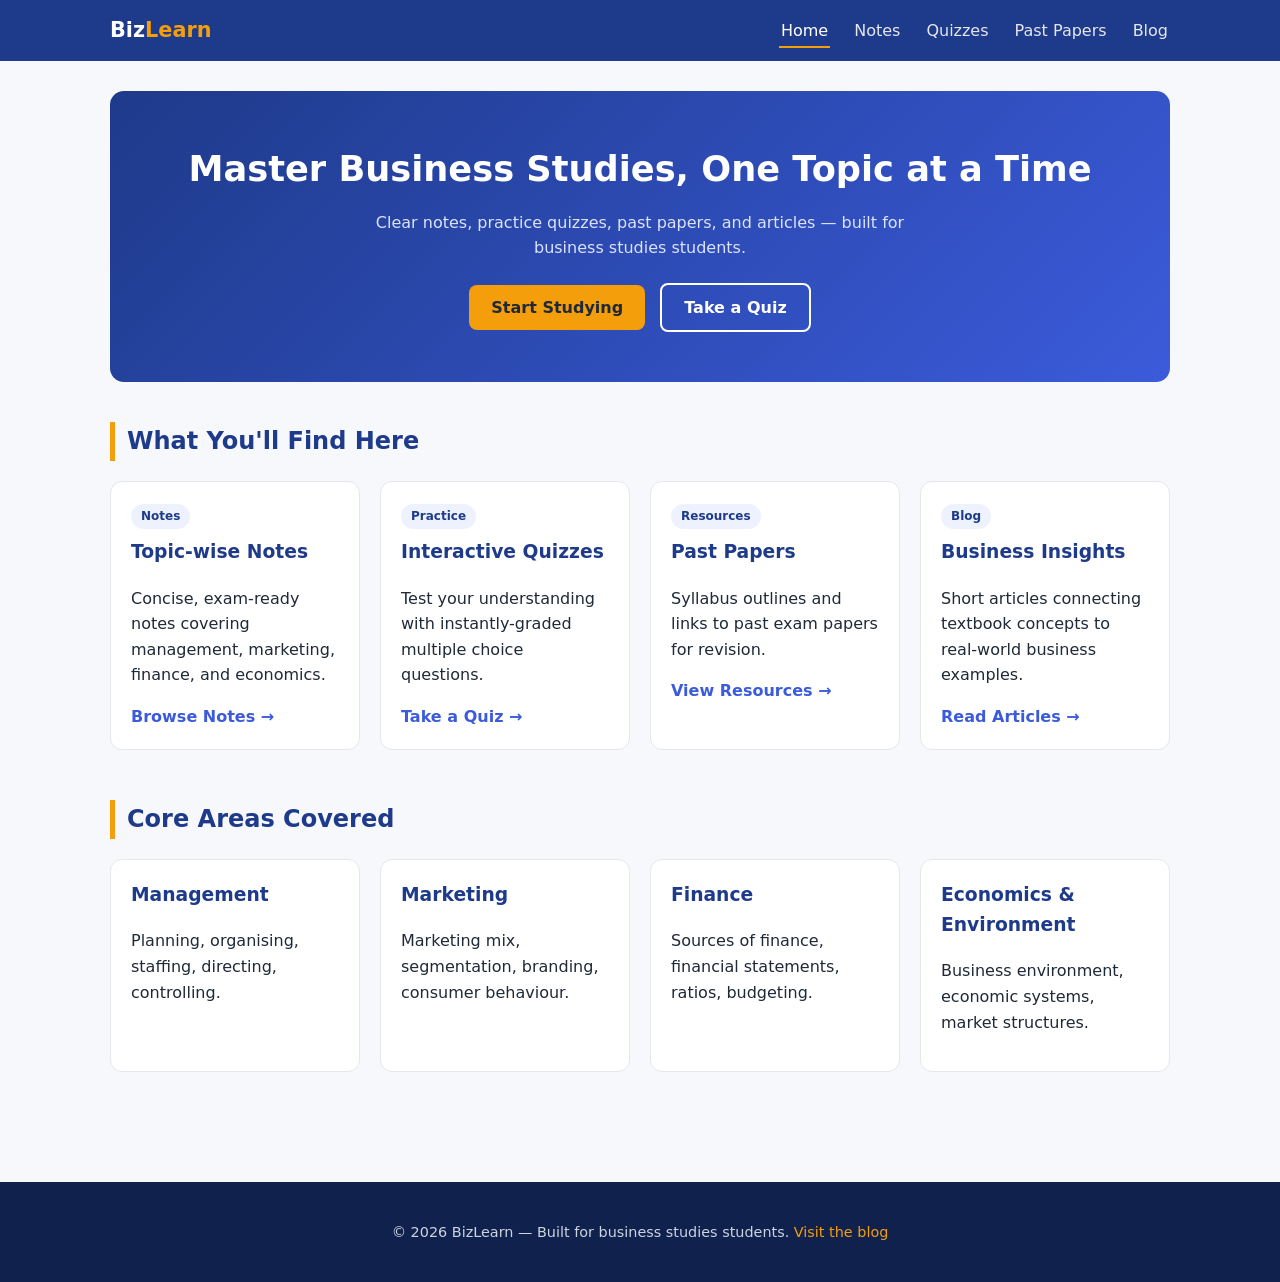
==== site/index.html @ df4aa853 "Add business studies student website Static HTML/CSS/JS site with notes, an interactive quiz, past p" ====
<!DOCTYPE html>
<html lang="en">
<head>
  <meta charset="UTF-8" />
  <meta name="viewport" content="width=device-width, initial-scale=1.0" />
  <title>BizLearn | Business Studies for Students</title>
  <link rel="stylesheet" href="css/style.css" />
</head>
<body>
  <header class="site-header">
    <div class="nav-wrap">
      <a href="index.html" class="brand">Biz<span>Learn</span></a>
      <button class="menu-toggle" aria-label="Toggle menu">&#9776;</button>
      <nav class="main-nav">
        <ul>
          <li><a href="index.html">Home</a></li>
          <li><a href="pages/notes.html">Notes</a></li>
          <li><a href="pages/quizzes.html">Quizzes</a></li>
          <li><a href="pages/papers.html">Past Papers</a></li>
          <li><a href="pages/blog.html">Blog</a></li>
        </ul>
      </nav>
    </div>
  </header>

  <main>
    <section class="hero">
      <h1>Master Business Studies, One Topic at a Time</h1>
      <p>Clear notes, practice quizzes, past papers, and articles — built for business studies students.</p>
      <a href="pages/notes.html" class="btn">Start Studying</a>
      <a href="pages/quizzes.html" class="btn secondary">Take a Quiz</a>
    </section>

    <section>
      <h2>What You'll Find Here</h2>
      <div class="grid">
        <div class="card">
          <span class="tag">Notes</span>
          <h3>Topic-wise Notes</h3>
          <p>Concise, exam-ready notes covering management, marketing, finance, and economics.</p>
          <a href="pages/notes.html" class="resource-link">Browse Notes &rarr;</a>
        </div>
        <div class="card">
          <span class="tag">Practice</span>
          <h3>Interactive Quizzes</h3>
          <p>Test your understanding with instantly-graded multiple choice questions.</p>
          <a href="pages/quizzes.html" class="resource-link">Take a Quiz &rarr;</a>
        </div>
        <div class="card">
          <span class="tag">Resources</span>
          <h3>Past Papers</h3>
          <p>Syllabus outlines and links to past exam papers for revision.</p>
          <a href="pages/papers.html" class="resource-link">View Resources &rarr;</a>
        </div>
        <div class="card">
          <span class="tag">Blog</span>
          <h3>Business Insights</h3>
          <p>Short articles connecting textbook concepts to real-world business examples.</p>
          <a href="pages/blog.html" class="resource-link">Read Articles &rarr;</a>
        </div>
      </div>
    </section>

    <section>
      <h2>Core Areas Covered</h2>
      <div class="grid">
        <div class="card"><h3>Management</h3><p>Planning, organising, staffing, directing, controlling.</p></div>
        <div class="card"><h3>Marketing</h3><p>Marketing mix, segmentation, branding, consumer behaviour.</p></div>
        <div class="card"><h3>Finance</h3><p>Sources of finance, financial statements, ratios, budgeting.</p></div>
        <div class="card"><h3>Economics &amp; Environment</h3><p>Business environment, economic systems, market structures.</p></div>
      </div>
    </section>
  </main>

  <footer class="site-footer">
    <p>&copy; 2026 BizLearn &mdash; Built for business studies students. <a href="pages/blog.html">Visit the blog</a></p>
  </footer>

  <script src="js/main.js"></script>
</body>
</html>
---- site/css/style.css ----
:root {
  --primary: #1e3a8a;
  --primary-light: #3b5bdb;
  --accent: #f59e0b;
  --bg: #f7f8fb;
  --card-bg: #ffffff;
  --text: #1f2937;
  --muted: #6b7280;
  --border: #e5e7eb;
}

* { box-sizing: border-box; }

body {
  margin: 0;
  font-family: "Segoe UI", system-ui, Arial, sans-serif;
  background: var(--bg);
  color: var(--text);
  line-height: 1.6;
}

header.site-header {
  background: var(--primary);
  color: #fff;
  position: sticky;
  top: 0;
  z-index: 10;
}

.nav-wrap {
  max-width: 1100px;
  margin: 0 auto;
  display: flex;
  align-items: center;
  justify-content: space-between;
  padding: 14px 20px;
}

.brand {
  font-size: 1.3rem;
  font-weight: 700;
  text-decoration: none;
  color: #fff;
}

.brand span { color: var(--accent); }

nav.main-nav ul {
  list-style: none;
  display: flex;
  gap: 22px;
  margin: 0;
  padding: 0;
}

nav.main-nav a {
  color: #e5e7eb;
  text-decoration: none;
  font-weight: 500;
  padding: 6px 2px;
  border-bottom: 2px solid transparent;
  transition: border-color .2s, color .2s;
}

nav.main-nav a:hover,
nav.main-nav a.active {
  color: #fff;
  border-color: var(--accent);
}

.menu-toggle {
  display: none;
  background: none;
  border: none;
  color: #fff;
  font-size: 1.6rem;
  cursor: pointer;
}

main {
  max-width: 1100px;
  margin: 0 auto;
  padding: 30px 20px 60px;
  min-height: 60vh;
}

.hero {
  background: linear-gradient(135deg, var(--primary), var(--primary-light));
  color: #fff;
  border-radius: 14px;
  padding: 50px 30px;
  text-align: center;
  margin-bottom: 40px;
}

.hero h1 { margin: 0 0 12px; font-size: 2.2rem; }
.hero p { margin: 0 auto 22px; max-width: 600px; color: #dbe3ff; }

.btn {
  display: inline-block;
  background: var(--accent);
  color: #1f2937;
  padding: 10px 22px;
  border-radius: 8px;
  font-weight: 600;
  text-decoration: none;
  transition: transform .15s, box-shadow .15s;
}

.btn:hover { transform: translateY(-2px); box-shadow: 0 6px 14px rgba(0,0,0,.15); }

.btn.secondary {
  background: transparent;
  border: 2px solid #fff;
  color: #fff;
  margin-left: 10px;
}

.grid {
  display: grid;
  grid-template-columns: repeat(auto-fit, minmax(230px, 1fr));
  gap: 20px;
}

.card {
  background: var(--card-bg);
  border: 1px solid var(--border);
  border-radius: 12px;
  padding: 20px;
  transition: box-shadow .2s, transform .2s;
}

.card:hover { box-shadow: 0 8px 20px rgba(0,0,0,.08); transform: translateY(-3px); }

.card h3 { margin-top: 0; color: var(--primary); }

.tag {
  display: inline-block;
  background: #eef2ff;
  color: var(--primary);
  font-size: .75rem;
  font-weight: 600;
  padding: 3px 10px;
  border-radius: 999px;
  margin-bottom: 8px;
}

section { margin-bottom: 50px; }

section > h2 {
  border-left: 5px solid var(--accent);
  padding-left: 12px;
  color: var(--primary);
}

details.topic {
  background: var(--card-bg);
  border: 1px solid var(--border);
  border-radius: 10px;
  padding: 14px 18px;
  margin-bottom: 12px;
}

details.topic summary {
  font-weight: 600;
  cursor: pointer;
  color: var(--primary);
}

details.topic .content { margin-top: 10px; color: var(--text); }

table {
  width: 100%;
  border-collapse: collapse;
  background: var(--card-bg);
  border-radius: 10px;
  overflow: hidden;
}

table th, table td {
  text-align: left;
  padding: 12px 14px;
  border-bottom: 1px solid var(--border);
}

table th { background: var(--primary); color: #fff; }

a.resource-link {
  color: var(--primary-light);
  font-weight: 600;
  text-decoration: none;
}
a.resource-link:hover { text-decoration: underline; }

/* Quiz */
#quiz-container .question-card {
  background: var(--card-bg);
  border: 1px solid var(--border);
  border-radius: 12px;
  padding: 20px;
  margin-bottom: 18px;
}

#quiz-container .options { list-style: none; padding: 0; margin: 14px 0 0; }

#quiz-container .options li { margin-bottom: 8px; }

#quiz-container label {
  display: block;
  padding: 10px 14px;
  border: 1px solid var(--border);
  border-radius: 8px;
  cursor: pointer;
  transition: background .15s;
}

#quiz-container label:hover { background: #f1f4ff; }

#quiz-container input[type="radio"] { margin-right: 10px; }

.option-card.correct { border-color: #16a34a; background: #ecfdf3; }
.option-card.incorrect { border-color: #dc2626; background: #fef2f2; }

#quiz-result {
  font-size: 1.2rem;
  font-weight: 700;
  text-align: center;
  margin-top: 20px;
  color: var(--primary);
}

article.post {
  background: var(--card-bg);
  border: 1px solid var(--border);
  border-radius: 12px;
  padding: 24px;
  margin-bottom: 24px;
}

article.post h3 { color: var(--primary); margin-top: 0; }
article.post .meta { color: var(--muted); font-size: .85rem; margin-bottom: 10px; }

footer.site-footer {
  background: #11214d;
  color: #cbd5e1;
  text-align: center;
  padding: 24px 20px;
  font-size: .9rem;
}

footer.site-footer a { color: var(--accent); text-decoration: none; }

@media (max-width: 760px) {
  nav.main-nav { display: none; }
  nav.main-nav.open { display: block; }
  .nav-wrap { flex-wrap: wrap; }
  nav.main-nav ul {
    flex-direction: column;
    width: 100%;
    gap: 10px;
    padding-top: 10px;
  }
  .menu-toggle { display: block; }
}
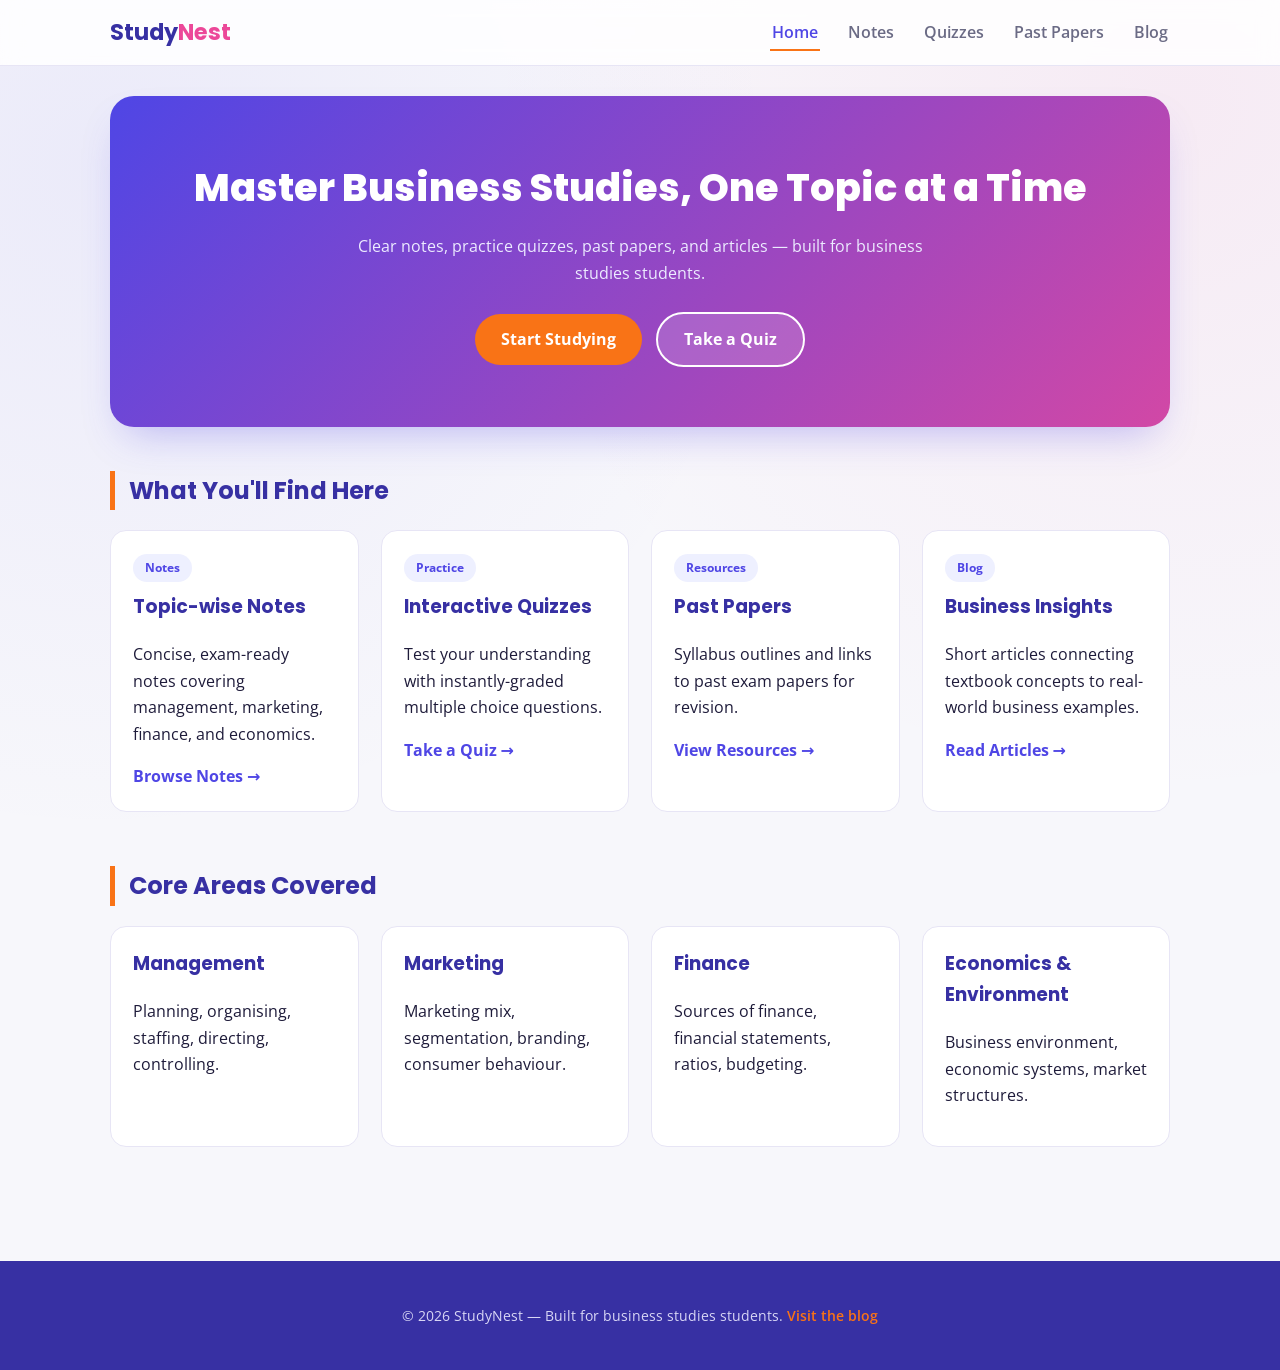
==== commit 1d4e44aa: "Rebrand to StudyNest and refresh visual design Replace BizLearn branding with StudyNest across all p" ====
--- a/site/index.html
+++ b/site/index.html
@@ -3,13 +3,13 @@
 <head>
   <meta charset="UTF-8" />
   <meta name="viewport" content="width=device-width, initial-scale=1.0" />
-  <title>BizLearn | Business Studies for Students</title>
+  <title>StudyNest | Business Studies for Students</title>
   <link rel="stylesheet" href="css/style.css" />
 </head>
 <body>
   <header class="site-header">
     <div class="nav-wrap">
-      <a href="index.html" class="brand">Biz<span>Learn</span></a>
+      <a href="index.html" class="brand">Study<span>Nest</span></a>
       <button class="menu-toggle" aria-label="Toggle menu">&#9776;</button>
       <nav class="main-nav">
         <ul>
@@ -73,7 +73,7 @@
   </main>
 
   <footer class="site-footer">
-    <p>&copy; 2026 BizLearn &mdash; Built for business studies students. <a href="pages/blog.html">Visit the blog</a></p>
+    <p>&copy; 2026 StudyNest &mdash; Built for business studies students. <a href="pages/blog.html">Visit the blog</a></p>
   </footer>
 
   <script src="js/main.js"></script>
--- a/site/css/style.css
+++ b/site/css/style.css
@@ -1,27 +1,40 @@
+@import url('https://fonts.googleapis.com/css2?family=Open+Sans:wght@400;500;600;700&family=Poppins:wght@500;600;700;800&display=swap');
+
 :root {
-  --primary: #1e3a8a;
-  --primary-light: #3b5bdb;
-  --accent: #f59e0b;
-  --bg: #f7f8fb;
+  --primary: #4f46e5;
+  --primary-dark: #3730a3;
+  --primary-light: #818cf8;
+  --accent: #f97316;
+  --pink: #ec4899;
+  --bg: #f7f7fb;
   --card-bg: #ffffff;
-  --text: #1f2937;
-  --muted: #6b7280;
-  --border: #e5e7eb;
+  --text: #1e1b3a;
+  --muted: #6b6b85;
+  --border: #e7e5f5;
+  --radius: 16px;
 }
 
 * { box-sizing: border-box; }
 
 body {
   margin: 0;
-  font-family: "Segoe UI", system-ui, Arial, sans-serif;
+  font-family: "Open Sans", system-ui, Arial, sans-serif;
   background: var(--bg);
+  background-image:
+    radial-gradient(circle at 8% 12%, rgba(79,70,229,.07), transparent 40%),
+    radial-gradient(circle at 92% 8%, rgba(236,72,153,.07), transparent 40%);
   color: var(--text);
-  line-height: 1.6;
+  line-height: 1.65;
+}
+
+h1, h2, h3, .brand {
+  font-family: "Poppins", system-ui, sans-serif;
 }
 
 header.site-header {
-  background: var(--primary);
-  color: #fff;
+  background: rgba(255, 255, 255, .85);
+  backdrop-filter: blur(10px);
+  border-bottom: 1px solid var(--border);
   position: sticky;
   top: 0;
   z-index: 10;
@@ -37,26 +50,26 @@
 }
 
 .brand {
-  font-size: 1.3rem;
-  font-weight: 700;
-  text-decoration: none;
-  color: #fff;
-}
-
-.brand span { color: var(--accent); }
+  font-size: 1.4rem;
+  font-weight: 700;
+  text-decoration: none;
+  color: var(--primary-dark);
+}
+
+.brand span { color: var(--pink); }
 
 nav.main-nav ul {
   list-style: none;
   display: flex;
-  gap: 22px;
+  gap: 26px;
   margin: 0;
   padding: 0;
 }
 
 nav.main-nav a {
-  color: #e5e7eb;
-  text-decoration: none;
-  font-weight: 500;
+  color: var(--muted);
+  text-decoration: none;
+  font-weight: 600;
   padding: 6px 2px;
   border-bottom: 2px solid transparent;
   transition: border-color .2s, color .2s;
@@ -64,7 +77,7 @@
 
 nav.main-nav a:hover,
 nav.main-nav a.active {
-  color: #fff;
+  color: var(--primary);
   border-color: var(--accent);
 }
 
@@ -72,7 +85,7 @@
   display: none;
   background: none;
   border: none;
-  color: #fff;
+  color: var(--primary-dark);
   font-size: 1.6rem;
   cursor: pointer;
 }
@@ -85,32 +98,34 @@
 }
 
 .hero {
-  background: linear-gradient(135deg, var(--primary), var(--primary-light));
+  background: linear-gradient(135deg, var(--primary), var(--pink) 120%);
   color: #fff;
-  border-radius: 14px;
-  padding: 50px 30px;
+  border-radius: 24px;
+  padding: 60px 30px;
   text-align: center;
-  margin-bottom: 40px;
-}
-
-.hero h1 { margin: 0 0 12px; font-size: 2.2rem; }
-.hero p { margin: 0 auto 22px; max-width: 600px; color: #dbe3ff; }
+  margin-bottom: 44px;
+  box-shadow: 0 20px 40px -16px rgba(79, 70, 229, .35);
+}
+
+.hero h1 { margin: 0 0 14px; font-size: 2.4rem; font-weight: 800; }
+.hero p { margin: 0 auto 26px; max-width: 600px; color: #ecebff; }
 
 .btn {
   display: inline-block;
   background: var(--accent);
-  color: #1f2937;
-  padding: 10px 22px;
-  border-radius: 8px;
-  font-weight: 600;
-  text-decoration: none;
-  transition: transform .15s, box-shadow .15s;
-}
-
-.btn:hover { transform: translateY(-2px); box-shadow: 0 6px 14px rgba(0,0,0,.15); }
+  color: #fff;
+  padding: 12px 26px;
+  border-radius: 999px;
+  font-weight: 700;
+  text-decoration: none;
+  cursor: pointer;
+  transition: transform .2s ease, box-shadow .2s ease;
+}
+
+.btn:hover { transform: translateY(-3px) scale(1.02); box-shadow: 0 10px 20px rgba(0,0,0,.2); }
 
 .btn.secondary {
-  background: transparent;
+  background: rgba(255,255,255,.15);
   border: 2px solid #fff;
   color: #fff;
   margin-left: 10px;
@@ -119,75 +134,79 @@
 .grid {
   display: grid;
   grid-template-columns: repeat(auto-fit, minmax(230px, 1fr));
-  gap: 20px;
+  gap: 22px;
 }
 
 .card {
   background: var(--card-bg);
   border: 1px solid var(--border);
-  border-radius: 12px;
-  padding: 20px;
-  transition: box-shadow .2s, transform .2s;
-}
-
-.card:hover { box-shadow: 0 8px 20px rgba(0,0,0,.08); transform: translateY(-3px); }
-
-.card h3 { margin-top: 0; color: var(--primary); }
+  border-radius: var(--radius);
+  padding: 22px;
+  transition: box-shadow .25s ease, transform .25s ease;
+}
+
+.card:hover { box-shadow: 0 14px 30px -10px rgba(79,70,229,.25); transform: translateY(-4px); }
+
+.card h3 { margin-top: 0; color: var(--primary-dark); }
 
 .tag {
   display: inline-block;
-  background: #eef2ff;
+  background: #eef0ff;
   color: var(--primary);
   font-size: .75rem;
-  font-weight: 600;
-  padding: 3px 10px;
+  font-weight: 700;
+  padding: 4px 12px;
   border-radius: 999px;
-  margin-bottom: 8px;
-}
-
-section { margin-bottom: 50px; }
+  margin-bottom: 10px;
+}
+
+section { margin-bottom: 54px; }
 
 section > h2 {
   border-left: 5px solid var(--accent);
-  padding-left: 12px;
-  color: var(--primary);
+  padding-left: 14px;
+  color: var(--primary-dark);
+  font-weight: 700;
 }
 
 details.topic {
   background: var(--card-bg);
   border: 1px solid var(--border);
-  border-radius: 10px;
-  padding: 14px 18px;
-  margin-bottom: 12px;
-}
+  border-radius: 14px;
+  padding: 16px 20px;
+  margin-bottom: 14px;
+  transition: box-shadow .2s ease;
+}
+
+details.topic:hover { box-shadow: 0 8px 20px -8px rgba(79,70,229,.18); }
 
 details.topic summary {
-  font-weight: 600;
-  cursor: pointer;
-  color: var(--primary);
-}
-
-details.topic .content { margin-top: 10px; color: var(--text); }
+  font-weight: 700;
+  cursor: pointer;
+  color: var(--primary-dark);
+}
+
+details.topic .content { margin-top: 12px; color: var(--text); }
 
 table {
   width: 100%;
   border-collapse: collapse;
   background: var(--card-bg);
-  border-radius: 10px;
+  border-radius: 14px;
   overflow: hidden;
 }
 
 table th, table td {
   text-align: left;
-  padding: 12px 14px;
+  padding: 13px 16px;
   border-bottom: 1px solid var(--border);
 }
 
-table th { background: var(--primary); color: #fff; }
+table th { background: var(--primary); color: #fff; font-family: "Poppins", sans-serif; }
 
 a.resource-link {
-  color: var(--primary-light);
-  font-weight: 600;
+  color: var(--primary);
+  font-weight: 700;
   text-decoration: none;
 }
 a.resource-link:hover { text-decoration: underline; }
@@ -196,25 +215,25 @@
 #quiz-container .question-card {
   background: var(--card-bg);
   border: 1px solid var(--border);
-  border-radius: 12px;
-  padding: 20px;
-  margin-bottom: 18px;
+  border-radius: var(--radius);
+  padding: 22px;
+  margin-bottom: 20px;
 }
 
 #quiz-container .options { list-style: none; padding: 0; margin: 14px 0 0; }
 
-#quiz-container .options li { margin-bottom: 8px; }
+#quiz-container .options li { margin-bottom: 10px; }
 
 #quiz-container label {
   display: block;
-  padding: 10px 14px;
-  border: 1px solid var(--border);
-  border-radius: 8px;
-  cursor: pointer;
-  transition: background .15s;
-}
-
-#quiz-container label:hover { background: #f1f4ff; }
+  padding: 11px 16px;
+  border: 1px solid var(--border);
+  border-radius: 10px;
+  cursor: pointer;
+  transition: background .15s ease, border-color .15s ease;
+}
+
+#quiz-container label:hover { background: #f1f1ff; border-color: var(--primary-light); }
 
 #quiz-container input[type="radio"] { margin-right: 10px; }
 
@@ -222,33 +241,36 @@
 .option-card.incorrect { border-color: #dc2626; background: #fef2f2; }
 
 #quiz-result {
-  font-size: 1.2rem;
+  font-size: 1.25rem;
   font-weight: 700;
   text-align: center;
-  margin-top: 20px;
-  color: var(--primary);
+  margin-top: 22px;
+  color: var(--primary-dark);
 }
 
 article.post {
   background: var(--card-bg);
   border: 1px solid var(--border);
-  border-radius: 12px;
-  padding: 24px;
-  margin-bottom: 24px;
-}
-
-article.post h3 { color: var(--primary); margin-top: 0; }
+  border-radius: var(--radius);
+  padding: 26px;
+  margin-bottom: 26px;
+  transition: box-shadow .25s ease;
+}
+
+article.post:hover { box-shadow: 0 14px 30px -10px rgba(79,70,229,.2); }
+
+article.post h3 { color: var(--primary-dark); margin-top: 0; }
 article.post .meta { color: var(--muted); font-size: .85rem; margin-bottom: 10px; }
 
 footer.site-footer {
-  background: #11214d;
-  color: #cbd5e1;
+  background: var(--primary-dark);
+  color: #d8d6f5;
   text-align: center;
-  padding: 24px 20px;
+  padding: 28px 20px;
   font-size: .9rem;
 }
 
-footer.site-footer a { color: var(--accent); text-decoration: none; }
+footer.site-footer a { color: var(--accent); text-decoration: none; font-weight: 600; }
 
 @media (max-width: 760px) {
   nav.main-nav { display: none; }
@@ -261,4 +283,9 @@
     padding-top: 10px;
   }
   .menu-toggle { display: block; }
-}
+  .hero h1 { font-size: 1.9rem; }
+}
+
+@media (prefers-reduced-motion: reduce) {
+  *, *::before, *::after { transition: none !important; animation: none !important; }
+}
